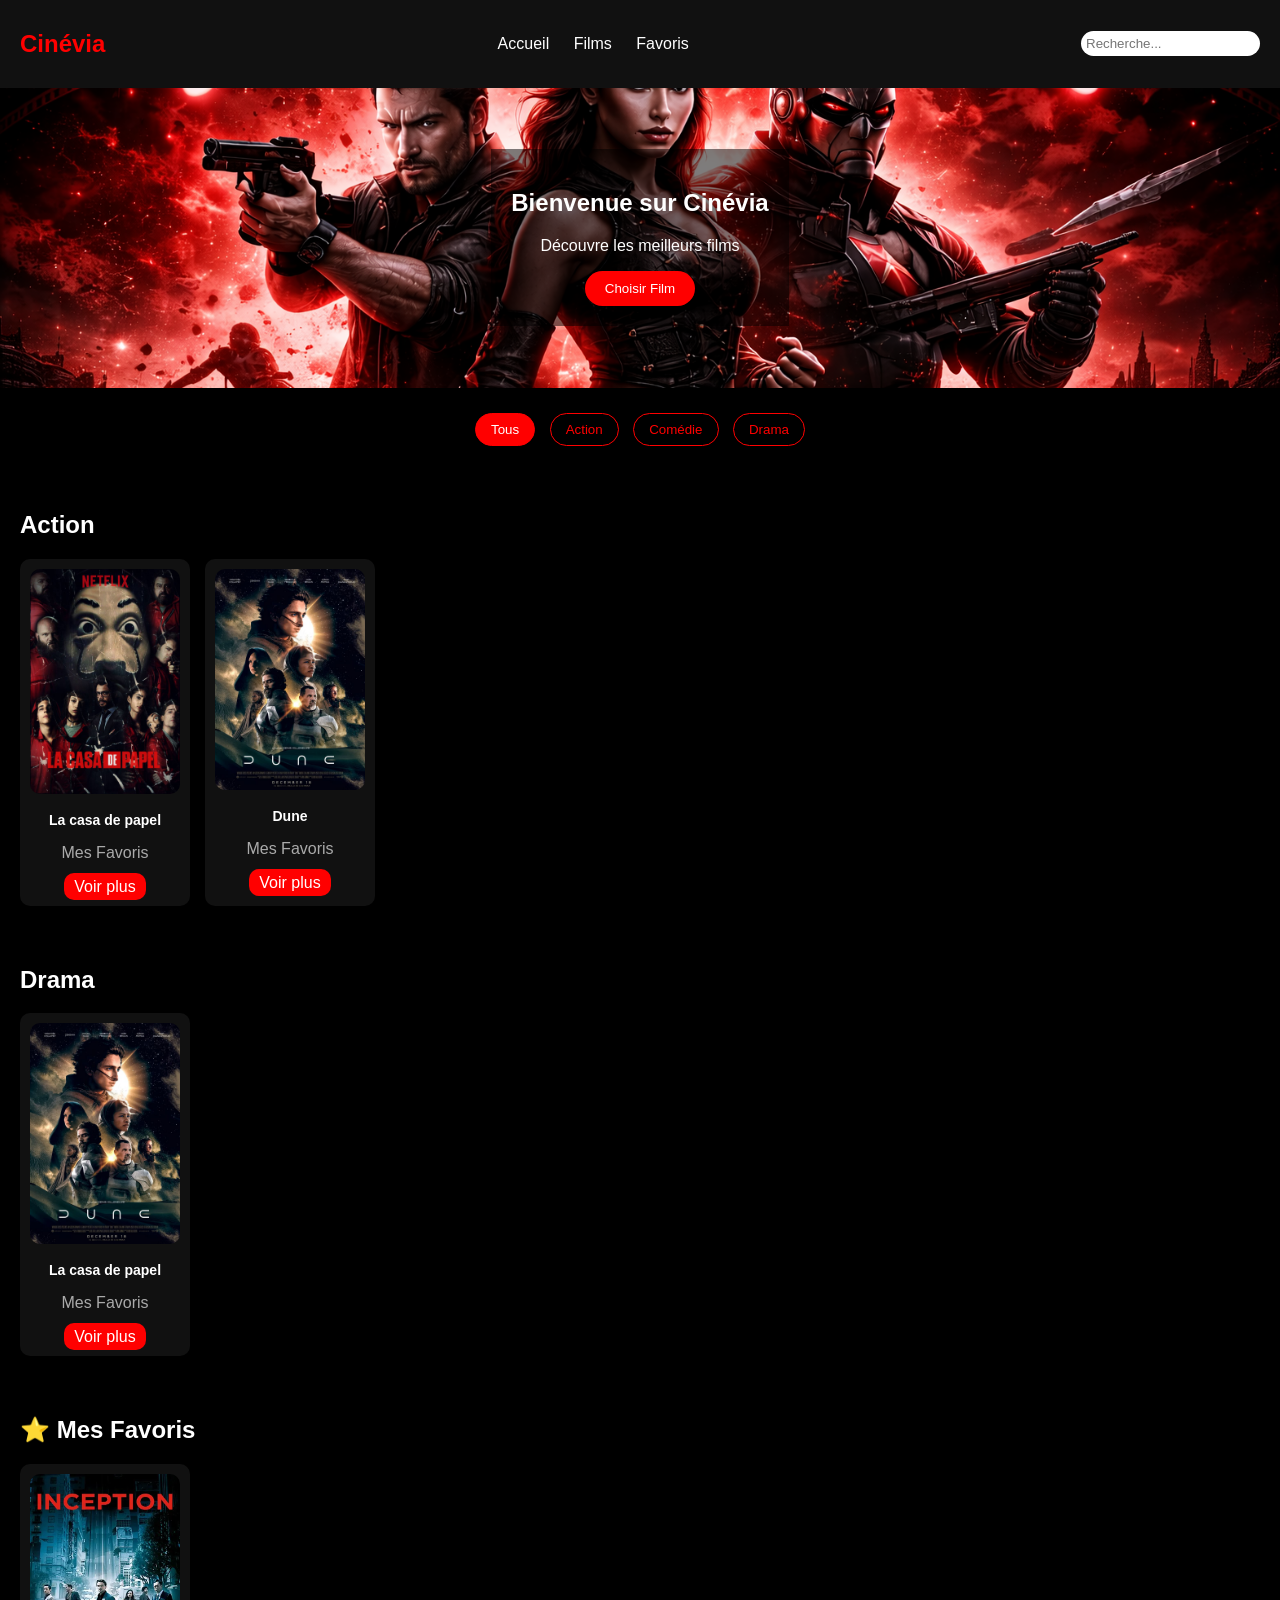
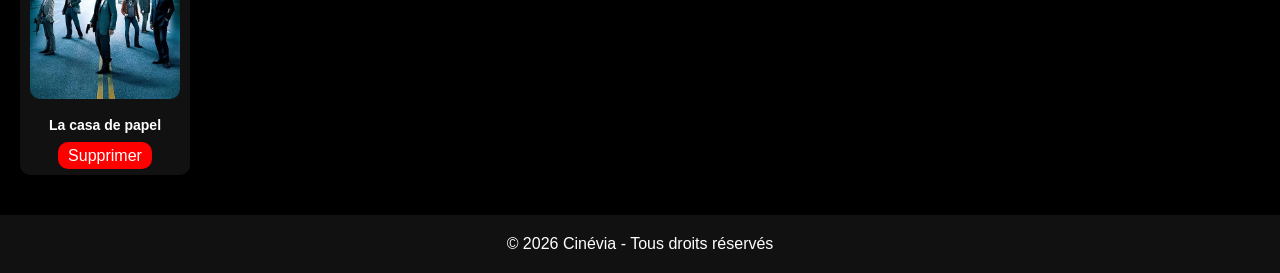
==== index.html @ 30e478b9 "first vs" ====
<!DOCTYPE html>
<html lang="fr">
<head>
  <meta charset="UTF-8">
  <title>Cinévia</title>
  <link rel="stylesheet" href="style.css">
</head>
<body>

<!-- NAVBAR -->
<header class="navbar">
  <h2 class="logo">Cinévia</h2>
  <nav>
    <a href="#hero">Accueil</a>
    <a href="#movies">Films</a>
    <a href="#favoris">Favoris</a>
  </nav>
  <input type="text" placeholder="Recherche...">
</header>

<!-- HERO -->
<section id="hero" class="hero">
  <div class="overlay">
    <h1>Bienvenue sur Cinévia</h1>
    <p>Découvre les meilleurs films</p>
    <button>Choisir Film</button>
  </div>
</section>

<!-- FILTER -->
<div  class="filters">
  <button class="active">Tous</button>
  <button>Action</button>
  <button>Comédie</button>
  <button>Drama</button>
</div>

<!-- SECTION ACTION -->
<section id="movies" class="movies">
  <h2>Action</h2>
  <div class="cards">

    <div class="card">
      <img src="images/FILM3.jfif">
      <h3>La casa de papel</h3>
      <p>Mes Favoris</p>
      <a href="Detail.html">Voir plus</a>
    </div>

    <div class="card">
      <img src="images/film1.jpg">
      <h3>Dune</h3>
      <p>Mes Favoris</p>
      <a href="Detail.html">Voir plus</a>
    </div>

    

  </div>
</section>

<!-- DRAMA -->
<section class="movies">
  <h2>Drama</h2>
  <div class="cards">
    <div class="card">
      <img src="images/film1.jpg">
      <h3>La casa de papel</h3>
      <p>Mes Favoris</p>
      <a href="Detail.html">Voir plus</a>
    </div>
  </div>
</section>

<!-- FAVORIS -->
<section id="favoris" class="movies">
  <h2>⭐ Mes Favoris</h2>
  <div class="cards">
    <div class="card small">
      <img src="images/FILM 5.webp">
      <h3>La casa de papel</h3>
      <a href="#">Supprimer</a>
    </div>
  </div>
</section>

<footer>
  © 2026 Cinévia - Tous droits réservés
</footer>

</body>
</html>
---- style.css ----
body {
  margin: 0;
  font-family: Arial;
  background: #000;
  color: #fff;
}

html {
  scroll-behavior: smooth;
}
/* NAVBAR */
.navbar {
  display: flex;
  justify-content: space-between;
  align-items: center;
  background: #111;
  padding: 10px 20px;
}

.logo {
  color: red;
}

.navbar nav a {
  margin: 0 10px;
  color: #ffffff;
  text-decoration: none;
}

.navbar input {
  padding: 5px;
  border-radius: 20px;
  border: none;
}

/* HERO */
.hero {
  background: url('images/image1.png') center/cover;
  height: 300px;
  display: flex;
  align-items: center;
  justify-content: center;
}

.overlay {
  text-align: center;
  background: rgba(0,0,0,0.5);
  padding: 20px;
}

.overlay button {
  background: red;
  color: white;
  border: none;
  padding: 10px 20px;
  border-radius: 20px;
}

/* FILTER */
.filters {
  text-align: center;
  margin: 20px;
}

.filters button {
  background: transparent;
  border: 1px solid red;
  color: red;
  padding: 8px 15px;
  margin: 5px;
  border-radius: 20px;
}

.filters .active {
  background: red;
  color: white;
}

/* MOVIES */
.movies {
  padding: 20px;
}

.cards {
  display: flex;
  gap: 15px;
  flex-wrap: wrap;
}

.card {
  background: #111;
  border-radius: 10px;
  width: 150px;
  text-align: center;
  padding: 10px;
}

.card img {
  width: 100%;
  border-radius: 10px;
}

.card h3 {
  font-size: 14px;
}

.card p {
  color: #aaa;
}

.card a {
  background: red;
  border: none;
  color: white;
  padding: 5px 10px;
  border-radius: 10px;
  text-decoration: none;
}
.modal{
    display: flex;
    align-items: center;
    gap: 30px;

    max-width: 800px;
    margin: 100px auto;

    background: rgb(189, 187, 187);
    padding: 20px;
    border-radius: 15px;
}

.imag img{
    width: 250px;
    border-radius: 10px;
    box-shadow: 100px;
}

.modal-content{
    color: rgb(0, 0, 0);
    text-align: left;
}

.modal-content h2{
    font-size: 28px;
    margin-bottom: 15px;
}

.modal-content p{
    font-size: 14px;
    line-height: 1.6;
}
.modal-content a{
    margin-top: 20px;
    padding: 12px 20px;
    background: transparent;
    border: 1px solid red;
    text-decoration: none;
    border-radius: 10px;
    color: rgb(0, 0, 0);
    cursor: pointer;

}

.btn-fav{
    margin-top: 20px;
    padding: 12px 20px;
    background: red;
    border: none;
    text-decoration: none;
    border-radius: 10px;
    color: rgb(255, 255, 255);
    cursor: pointer;
}
.btn-fav1:hover{
    background: rgb(255, 0, 0);
}
a.btn-fav{
    text-decoration: none;
    display: inline-block;
    text-align: center;
}

/* FOOTER */
footer {
  text-align: center;
  padding: 20px;
  background: #111;
  margin-top: 20px;
}
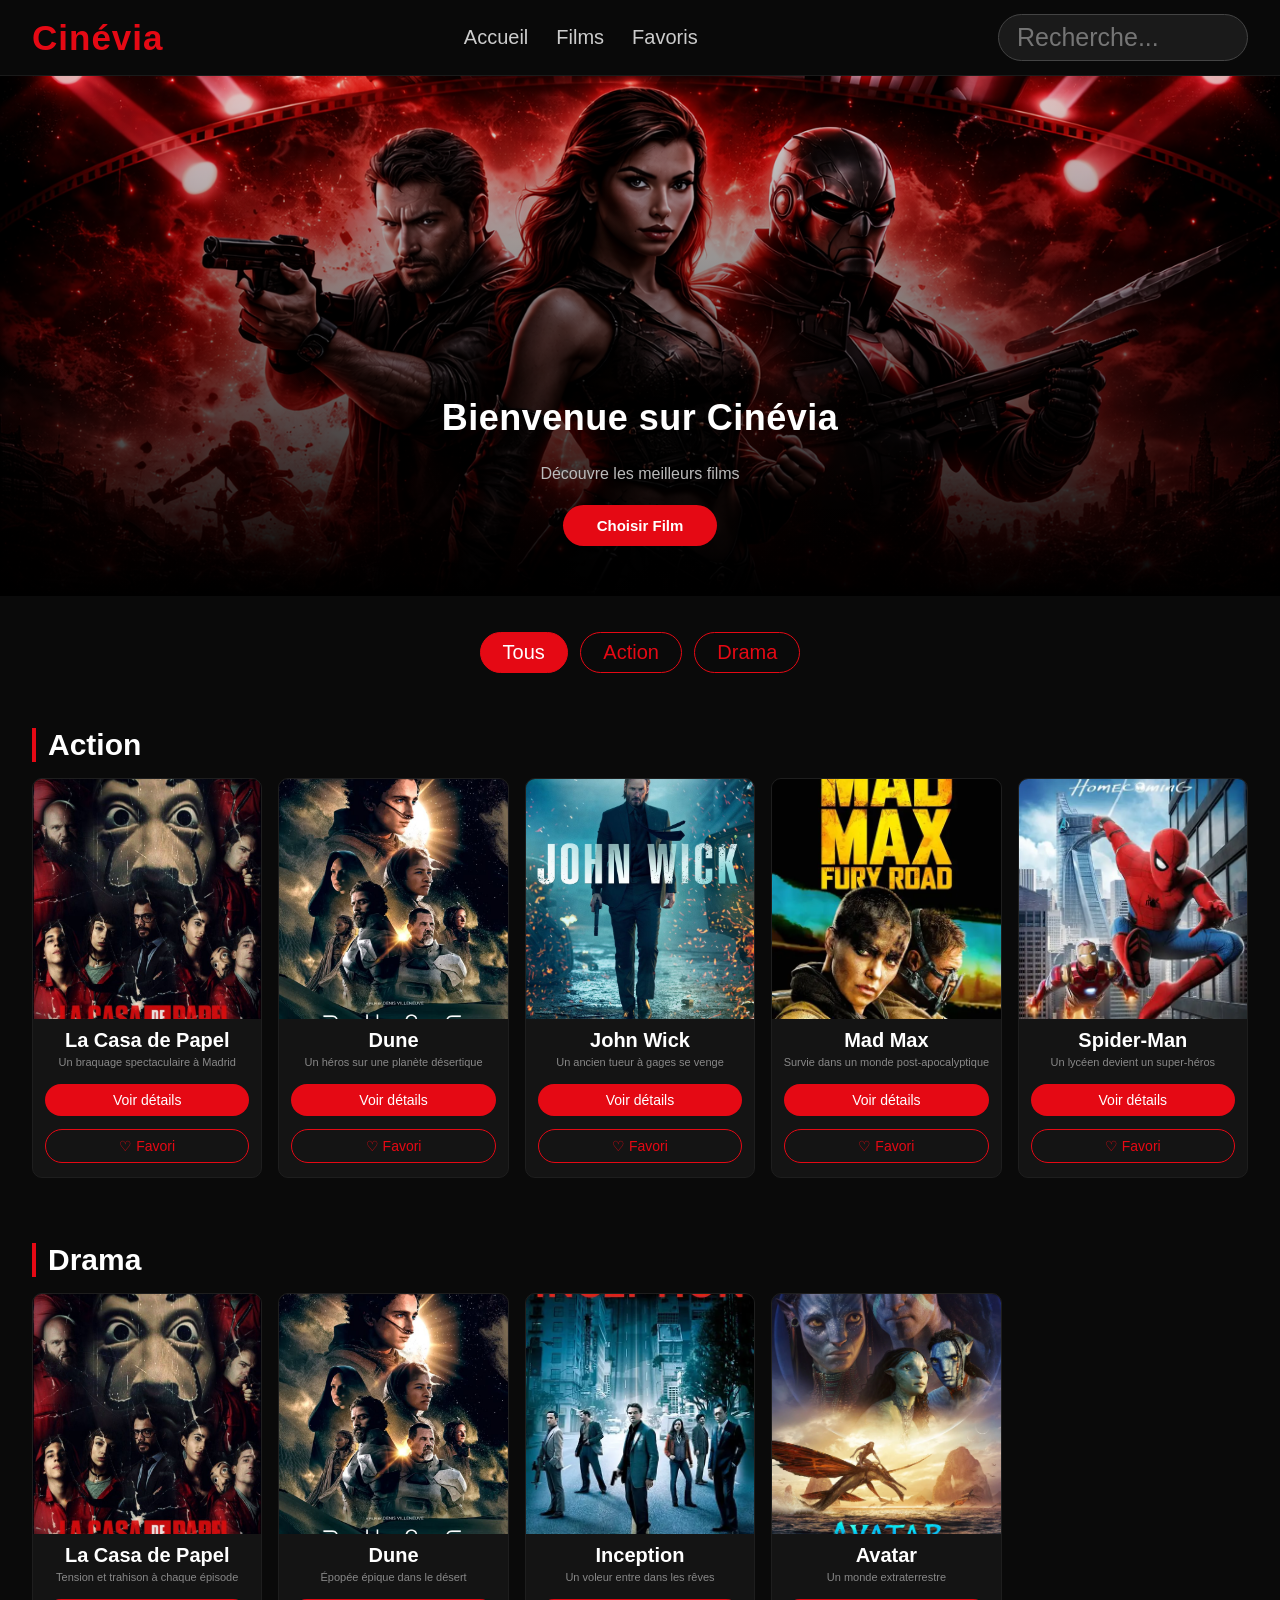
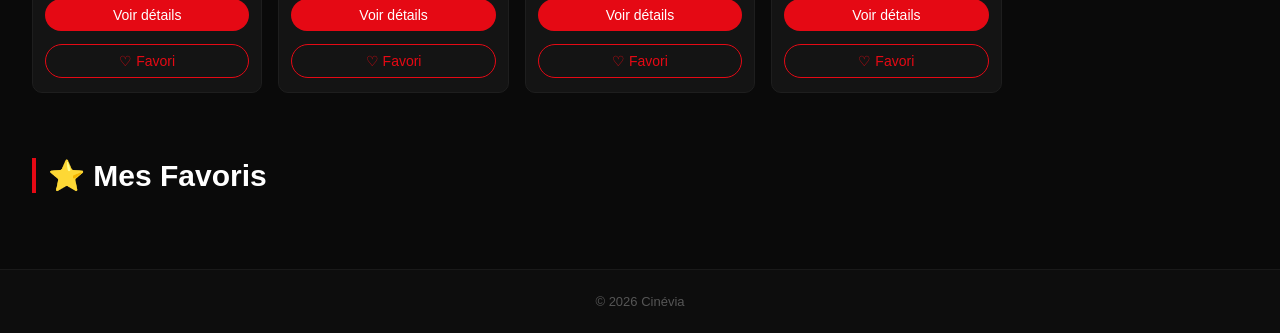
==== commit 7218b558: "cinevia" ====
--- a/index.html
+++ b/index.html
@@ -5,88 +5,82 @@
   <title>Cinévia</title>
   <link rel="stylesheet" href="style.css">
 </head>
+
 <body>
 
-<!-- NAVBAR -->
-<header class="navbar">
-  <h2 class="logo">Cinévia</h2>
-  <nav>
-    <a href="#hero">Accueil</a>
-    <a href="#movies">Films</a>
-    <a href="#favoris">Favoris</a>
-  </nav>
-  <input type="text" placeholder="Recherche...">
-</header>
+  <!-- Navbar -->
+  <header class="navbar">
+    <h2 class="logo">Cinévia</h2>
+    <nav>
+      <a href="#hero">Accueil</a>
+      <a href="#movies">Films</a>
+      <a href="#favoris">Favoris</a>
+    </nav>
+    <input type="text" placeholder="Recherche...">
+  </header>
 
-<!-- HERO -->
-<section id="hero" class="hero">
-  <div class="overlay">
-    <h1>Bienvenue sur Cinévia</h1>
-    <p>Découvre les meilleurs films</p>
-    <button>Choisir Film</button>
+  <!-- Hero -->
+  <section id="hero" class="hero">
+    <div class="overlay">
+      <h1>Bienvenue sur Cinévia</h1>
+      <p>Découvre les meilleurs films</p>
+      <a href="#movies">Choisir Film</a>
+    </div>
+  </section>
+
+  <!-- Filtres -->
+  <div class="filters">
+    <button class="active" data-filter="tous">Tous</button>
+    <button data-filter="action">Action</button>
+    <button data-filter="drama">Drama</button>
   </div>
-</section>
 
-<!-- FILTER -->
-<div  class="filters">
-  <button class="active">Tous</button>
-  <button>Action</button>
-  <button>Comédie</button>
-  <button>Drama</button>
-</div>
+  <!-- Section Action -->
+  <section id="movies" class="movies" data-section="action">
+    <h2>Action</h2>
+    <div class="cards" id="action-container"></div>
+  </section>
 
-<!-- SECTION ACTION -->
-<section id="movies" class="movies">
-  <h2>Action</h2>
-  <div class="cards">
+  <!-- Section Drama -->
+  <section class="movies" data-section="drama">
+    <h2>Drama</h2>
+    <div class="cards" id="drama-container"></div>
+  </section>
 
-    <div class="card">
-      <img src="images/FILM3.jfif">
-      <h3>La casa de papel</h3>
-      <p>Mes Favoris</p>
-      <a href="Detail.html">Voir plus</a>
-    </div>
+  <!-- Favoris -->
+  <section id="favoris" class="movies">
+    <h2>⭐ Mes Favoris</h2>
+    <div class="cards" id="favoris-container"></div>
+  </section>
 
-    <div class="card">
-      <img src="images/film1.jpg">
-      <h3>Dune</h3>
-      <p>Mes Favoris</p>
-      <a href="Detail.html">Voir plus</a>
-    </div>
+  <!-- Modal -->
+  <div id="modal" class="modal hidden">
+    <div class="modal-content">
 
-    
+      <span id="close-modal">X</span>
 
-  </div>
-</section>
+      <img id="modal-img" alt="movie">
 
-<!-- DRAMA -->
-<section class="movies">
-  <h2>Drama</h2>
-  <div class="cards">
-    <div class="card">
-      <img src="images/film1.jpg">
-      <h3>La casa de papel</h3>
-      <p>Mes Favoris</p>
-      <a href="Detail.html">Voir plus</a>
+      <div class="modal-info">
+
+        <div class="modal-top">
+          <h2 id="modal-title"></h2>
+          <span id="modal-cat"></span>
+          <p id="modal-desc"></p>
+        </div>
+
+        <div class="modal-bottom">
+          <button class="btn-fav-modal" id="modal-btn-fav">
+            ♥ Ajouter aux favoris
+          </button>
+        </div>
+
+      </div>
     </div>
   </div>
-</section>
 
-<!-- FAVORIS -->
-<section id="favoris" class="movies">
-  <h2>⭐ Mes Favoris</h2>
-  <div class="cards">
-    <div class="card small">
-      <img src="images/FILM 5.webp">
-      <h3>La casa de papel</h3>
-      <a href="#">Supprimer</a>
-    </div>
-  </div>
-</section>
+  <footer>© 2026 Cinévia</footer>
 
-<footer>
-  © 2026 Cinévia - Tous droits réservés
-</footer>
-
+  <script src="script.js"></script>
 </body>
 </html>
--- a/style.css
+++ b/style.css
@@ -1,189 +1,422 @@
+/* ===== RESET & BASE ===== */
+* { box-sizing: border-box; }
+
 body {
   margin: 0;
-  font-family: Arial;
-  background: #000;
+  font-family: 'Segoe UI', Arial, sans-serif;
+  background: #0a0a0a;
   color: #fff;
 }
 
-html {
-  scroll-behavior: smooth;
-}
-/* NAVBAR */
+html { scroll-behavior: smooth; }
+
+/* ===== NAVBAR ===== */
 .navbar {
   display: flex;
   justify-content: space-between;
   align-items: center;
-  background: #111;
-  padding: 10px 20px;
+  padding: 14px 32px;
+  position: sticky;
+  top: 0;
+  z-index: 100;
+  background: rgba(10,10,10,0.95);
+  border-bottom: 1px solid #1a1a1a;
 }
 
 .logo {
-  color: red;
+  margin: 0;
+  font-size: 35px;
+  font-weight: 700;
+  letter-spacing: 1px;
+  color: #e50914;
+}
+
+.navbar nav {
+  display: flex;
+  align-items: center;
+  gap: 28px;
 }
 
 .navbar nav a {
-  margin: 0 10px;
-  color: #ffffff;
+  padding: 0;
+  background: none;
+  border-radius: 0;
+  font-size: 20px;
+  font-weight: 500;
+  color: #ccc;
   text-decoration: none;
+  transition: color 0.2s;
+}
+
+.navbar nav a:hover {
+  background: none;
+  color: #e50914;
 }
 
 .navbar input {
-  padding: 5px;
-  border-radius: 20px;
-  border: none;
-}
-
-/* HERO */
+  width: 250px;
+  padding: 8px 18px;
+  background: #1a1a1a;
+  border: 1px solid #444;
+  border-radius: 24px;
+  font-size: 25px;
+  color: #fff;
+  outline: none;
+  transition: border 0.2s, width 0.3s;
+}
+
+.navbar input:focus {
+  width: 400px;
+  border-color: #e50914;
+}
+
+/* ===== HERO ===== */
 .hero {
-  background: url('images/image1.png') center/cover;
-  height: 300px;
+  position: relative;
+  height: 520px;
   display: flex;
   align-items: center;
   justify-content: center;
+  background: url('images/image1.png') center center / cover no-repeat;
 }
 
 .overlay {
-  text-align: center;
-  background: rgba(0,0,0,0.5);
-  padding: 20px;
-}
+  width: 100%;
+  height: 100%;
+  display: flex;
+  flex-direction: column;
+  align-items: center;
+  justify-content: flex-end;
+  padding-bottom: 50px;
+  text-align: center;
+  background: linear-gradient(to bottom, rgba(0,0,0,0.1) 0%, rgba(0,0,0,0.7) 70%, rgba(0,0,0,1) 100%);
+}
+
+.overlay h1 {
+  margin-bottom: 10px;
+  font-size: 36px;
+  font-weight: 700;
+  letter-spacing: 0.5px;
+}
+
+.overlay p {
+  margin-bottom: 22px;
+  font-size: 16px;
+  color: #bbb;
+}
+a {
+  padding: 12px 34px;
+  background: #e50914;
+  border: none;
+  border-radius: 24px;
+  font-size: 15px;
+  font-weight: 600;
+  color: white;
+  cursor: pointer;
+  transition: background 0.2s, transform 0.15s;
+  text-decoration: none;
+}
+
 
 .overlay button {
-  background: red;
+  padding: 12px 34px;
+  background: #e50914;
+  border: none;
+  border-radius: 24px;
+  font-size: 15px;
+  font-weight: 600;
   color: white;
-  border: none;
-  padding: 10px 20px;
-  border-radius: 20px;
-}
-
-/* FILTER */
+  cursor: pointer;
+  transition: background 0.2s, transform 0.15s;
+}
+
+
+.overlay button:hover {
+  background: #cc0000;
+  transform: scale(1.04);
+}
+
+/* ===== FILTERS ===== */
 .filters {
-  text-align: center;
-  margin: 20px;
+  padding: 32px 20px 16px;
+  text-align: center;
 }
 
 .filters button {
+  margin: 4px;
+  padding: 8px 22px;
   background: transparent;
-  border: 1px solid red;
-  color: red;
-  padding: 8px 15px;
-  margin: 5px;
-  border-radius: 20px;
-}
-
-.filters .active {
-  background: red;
+  border: 1.5px solid #e50914;
+  border-radius: 24px;
+  font-size: 20px;
+  font-weight: 500;
+  color: #e50914;
+  cursor: pointer;
+  transition: background 0.2s, color 0.2s;
+}
+
+.filters button.active,
+.filters button:hover {
+  background: #e50914;
   color: white;
 }
 
-/* MOVIES */
+/* ===== MOVIES SECTION ===== */
 .movies {
-  padding: 20px;
-}
-
+  padding: 10px 32px 30px;
+}
+
+.movies h2 {
+  margin-bottom: 16px;
+  padding-left: 12px;
+  font-size: 30px;
+  font-weight: 600;
+  border-left: 4px solid #e50914;
+}
+
+.movies.hidden { display: none; }
+
+/* ===== CARDS GRID ===== */
 .cards {
-  display: flex;
-  gap: 15px;
-  flex-wrap: wrap;
-}
-
+  display: grid;
+  grid-template-columns: repeat(5, 1fr);
+  gap: 16px;
+}
+
+/* ===== CARD ===== */
 .card {
-  background: #111;
+  overflow: hidden;
+  background: #141414;
+  border: 1px solid #1e1e1e;
   border-radius: 10px;
-  width: 150px;
-  text-align: center;
-  padding: 10px;
+  text-align: center;
+  transition: transform 0.2s, box-shadow 0.2s;
+}
+
+.card:hover {
+  transform: scale(1.04);
+  box-shadow: 0 8px 24px rgba(229,9,20,0.25);
 }
 
 .card img {
   width: 100%;
-  border-radius: 10px;
+  height: 240px;
+  display: block;
+  object-fit: cover;
+}
+
+.card-info {
+  padding: 10px 8px 4px;
 }
 
 .card h3 {
+  margin: 0 0 4px;
+  font-size: 20px;
+  font-weight: 600;
+  white-space: nowrap;
+  overflow: hidden;
+  text-overflow: ellipsis;
+}
+
+.card p {
+  margin: 0;
+  font-size: 11px;
+  color: #888;
+}
+
+.card-buttons {
+  display: flex;
+  flex-direction: column;
+  gap: 5px;
+  padding: 8px 8px 10px;
+}
+
+.btn-details {
+  display: block;
+  margin: 4px;
+  padding: 8px 22px;
+  background: #e50914;
+  border: none;
+  border-radius: 24px;
   font-size: 14px;
-}
-
-.card p {
-  color: #aaa;
-}
-
-.card a {
-  background: red;
+  font-weight: 500;
+  color: white;
+  text-align: center;
+  text-decoration: none;
+  cursor: pointer;
+  transition: background 0.2s;
+}
+
+.btn-details:hover { background: #cc0000; }
+
+.btn-fav {
+  margin: 4px;
+  padding: 8px 22px;
+  background: transparent;
+  border: 1.5px solid #e50914;
+  border-radius: 24px;
+  font-size: 14px;
+  font-weight: 500;
+  color: #e50914;
+  cursor: pointer;
+  transition: background 0.2s, color 0.2s;
+}
+
+.btn-fav:hover,
+.btn-fav.active {
+  background: #e50914;
+  color: white;
+}
+
+.empty-msg {
+  font-size: 13px;
+  color: #555;
+}
+
+/* ===== RESPONSIVE ===== */
+@media (max-width: 1100px) {
+  .cards { grid-template-columns: repeat(4, 1fr); }
+}
+
+@media (max-width: 860px) {
+  .cards { grid-template-columns: repeat(3, 1fr); }
+  .navbar nav { gap: 16px; }
+}
+
+@media (max-width: 600px) {
+  .cards { grid-template-columns: repeat(2, 1fr); }
+  .navbar { padding: 12px 16px; }
+  .movies { padding: 10px 16px 24px; }
+}
+
+/* ===== MODAL ===== */
+.modal {
+  position: fixed;
+  inset: 0;
+  z-index: 999;
+  display: flex;
+  justify-content: center;
+  align-items: center;
+  backdrop-filter: blur(6px);
+  background: rgba(0, 0, 0, 0.6);
+}
+
+.modal.hidden {
+  display: none;
+}
+
+/* ===== CONTENT ===== */
+.modal-content {
+  position: relative;
+  display: flex;
+  width: 680px;
+  max-width: 94vw;
+  background: linear-gradient(135deg, #1c2333, #111827);
+  border-radius: 16px;
+  overflow: hidden;
+  box-shadow: 0 15px 40px rgba(0,0,0,0.5);
+}
+
+/* IMAGE */
+.modal-content > img {
+  width: 38%;
+  object-fit: cover;
+}
+
+/* ===== INFO ===== */
+.modal-info {
+  flex: 1;
+  display: flex;
+  flex-direction: column;
+  justify-content: space-between; /* مهم */
+  padding: 16px;
+}
+
+/* TOP (title + cat + desc) */
+.modal-top {
+  line-height: 2.8;
+  text-align: center;
+  margin-top: 10%;
+  display: flex;
+  flex-direction: column;
+  gap: 6px; /* مسافة صغيرة */
+}
+
+/* نحيدو margins */
+.modal-top * {
+  margin: 0;
+}
+
+/* TITLE */
+#modal-title {
+  font-size: 42px;
+  font-weight: 700;
+  color: #ff2a2a;
+}
+
+/* CATEGORY */
+#modal-cat {
+  font-size: 18px;
+  font-weight: 700;
+  color: #ffd54a;
+}
+
+/* DESCRIPTION */
+#modal-desc {
+  margin-top: 22px;
+  font-size: 14px;
+  line-height: 1.5;
+  color: #cbd5e1;
+}
+
+/* ===== BUTTON ===== */
+.modal-bottom {
+  margin-top: 10px;
+}
+
+.btn-fav-modal {
+  width: 100%;
+  padding: 10px;
+  font-size: 13px;
+  font-weight: 600;
+  border-radius: 24px;
   border: none;
-  color: white;
-  padding: 5px 10px;
-  border-radius: 10px;
-  text-decoration: none;
-}
-.modal{
-    display: flex;
-    align-items: center;
-    gap: 30px;
-
-    max-width: 800px;
-    margin: 100px auto;
-
-    background: rgb(189, 187, 187);
-    padding: 20px;
-    border-radius: 15px;
-}
-
-.imag img{
-    width: 250px;
-    border-radius: 10px;
-    box-shadow: 100px;
-}
-
-.modal-content{
-    color: rgb(0, 0, 0);
-    text-align: left;
-}
-
-.modal-content h2{
-    font-size: 28px;
-    margin-bottom: 15px;
-}
-
-.modal-content p{
-    font-size: 14px;
-    line-height: 1.6;
-}
-.modal-content a{
-    margin-top: 20px;
-    padding: 12px 20px;
-    background: transparent;
-    border: 1px solid red;
-    text-decoration: none;
-    border-radius: 10px;
-    color: rgb(0, 0, 0);
-    cursor: pointer;
-
-}
-
-.btn-fav{
-    margin-top: 20px;
-    padding: 12px 20px;
-    background: red;
-    border: none;
-    text-decoration: none;
-    border-radius: 10px;
-    color: rgb(255, 255, 255);
-    cursor: pointer;
-}
-.btn-fav1:hover{
-    background: rgb(255, 0, 0);
-}
-a.btn-fav{
-    text-decoration: none;
-    display: inline-block;
-    text-align: center;
-}
-
-/* FOOTER */
+  background: linear-gradient(90deg, #e50914, #ff3c00);
+  color: #fff;
+  cursor: pointer;
+  transition: 0.2s;
+}
+
+.btn-fav-modal:hover {
+  transform: scale(1.02);
+}
+
+/* ===== CLOSE ===== */
+#close-modal {
+  text-align: center;
+  position: absolute;
+  top: 8px;
+  right: 8px;
+  width: 25px;
+  height: 24px;
+  border: none;
+  border-radius: 50%;
+  background: rgba(229, 9, 20, 0.9);
+  color: #fff;
+  font-size: 14px;
+  cursor: pointer;
+}
+
+#close-modal span {
+  position: absolute;
+}
+/* ===== FOOTER ===== */
 footer {
-  text-align: center;
-  padding: 20px;
-  background: #111;
-  margin-top: 20px;
+  margin-top: 30px;
+  padding: 24px;
+  background: #0d0d0d;
+  border-top: 1px solid #1a1a1a;
+  font-size: 13px;
+  text-align: center;
+  color: #555;
 }
